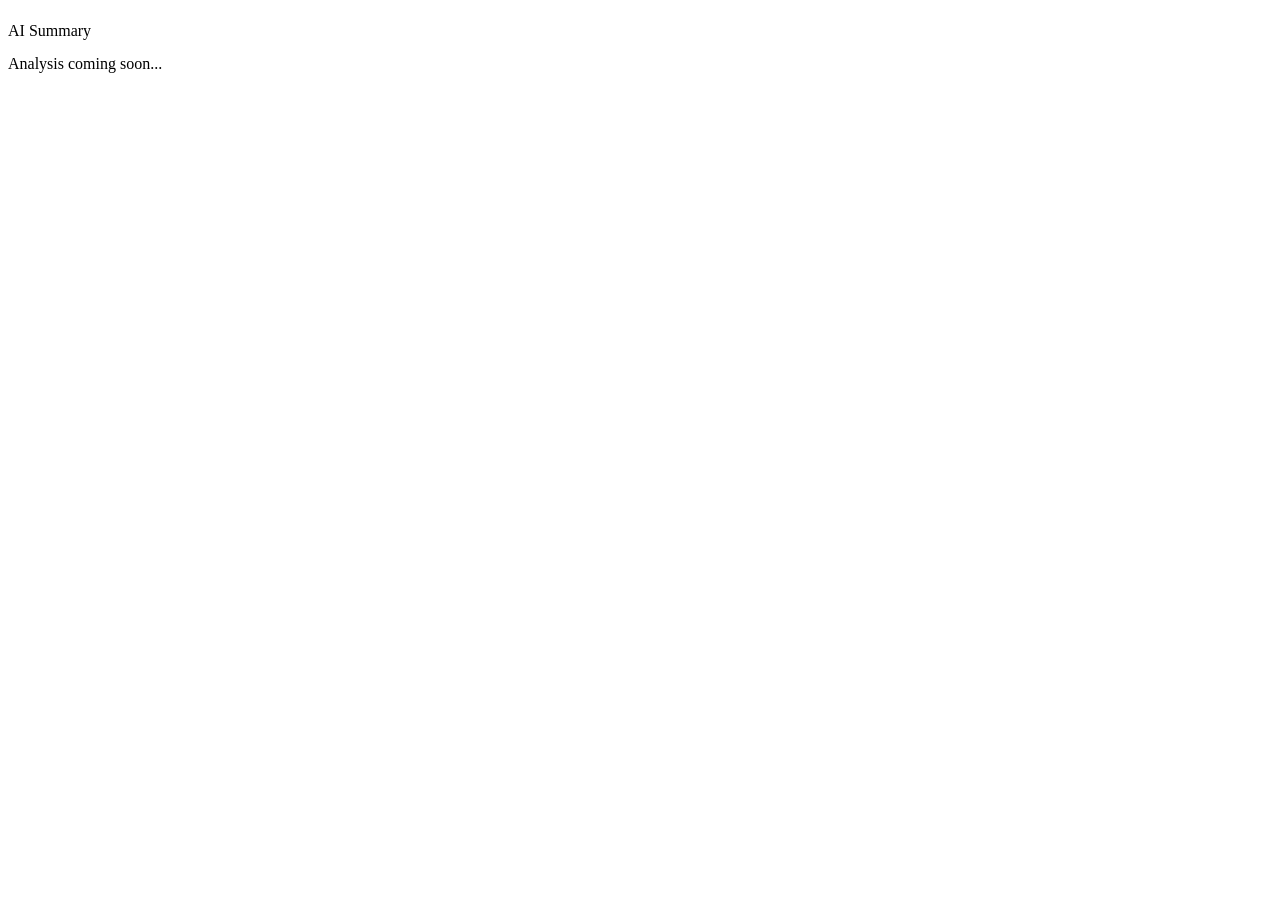
==== contract-detail.html @ e4a9d5ca "broken code" ====
<!doctype html>
<html lang="en">
  <head>
    <meta charset="UTF-8" />

    <meta name="viewport" content="width=device-width, initial-scale=1.0" />

    <title>Contract Details</title>

    <link rel="stylesheet" href="./css/theme.css" />

    <link rel="stylesheet" href="./css/contract-detail.css" />
    <link rel="stylesheet" href="./css/components/button.css" />
    <link rel="stylesheet" href="./css/components/card.css" />
  </head>

  <body>
    <main class="contract-page">
      <section class="card">
        <div class="card-header">
          <h2 class="card-title">AI Summary</h2>
        </div>

        <div class="card-body">Analysis coming soon...</div>
      </section>
    </main>

    <script src="./js/api.js"></script>

    <script src="./js/contract-detail.js"></script>
  </body>
</html>
---- css/contract-detail.css ----
/*
==================================================

AI Contract Reviewer

File:
contract-detail.css

Responsibility:
Contract Detail Page Layout

Author:
OpenAI + Parth

Theme:
Tokyo Night AI SaaS

==================================================
*/

/* ==================================================
   CONTRACT DETAIL PAGE
================================================== */

.contract-detail {
  min-height: 100vh;

  padding: var(--space-8);

  background: var(--color-bg);
}

/* ==================================================
   PAGE HEADER
================================================== */

.contract-detail-header {
  display: flex;

  justify-content: space-between;

  align-items: center;

  gap: var(--space-5);

  margin-bottom: var(--space-8);
}

.contract-title {
  display: flex;

  flex-direction: column;

  gap: var(--space-2);
}

.contract-title h1 {
  font-size: var(--font-3xl);
}

/* ==================================================
   HEADER ACTIONS
================================================== */

.contract-actions {
  display: flex;

  gap: var(--space-3);
}

/* ==================================================
   INFORMATION GRID
================================================== */

.contract-info-grid {
  display: grid;

  grid-template-columns: repeat(3, 1fr);

  gap: var(--space-5);

  margin-bottom: var(--space-8);
}

/* ==================================================
   INFO CARD
================================================== */

.info-card {
  display: flex;

  flex-direction: column;

  gap: var(--space-2);
}

.info-label {
  color: var(--color-text-muted);

  font-size: var(--font-sm);
}

.info-value {
  color: var(--color-text-light);

  font-size: var(--font-lg);

  font-weight: var(--weight-semibold);
}

/* ==================================================
   AI ANALYSIS SECTION
================================================== */

.analysis-grid {
  display: grid;

  grid-template-columns: 2fr 1fr;

  gap: var(--space-6);
}

/* ==================================================
   SUMMARY CARD
================================================== */

.summary-content {
  color: var(--color-text);

  line-height: 1.8;
}

/* ==================================================
   RISK SCORE CARD
================================================== */

.risk-card {
  display: flex;

  flex-direction: column;

  align-items: center;

  justify-content: center;

  text-align: center;

  gap: var(--space-4);
}

/* ==================================================
   RISK SCORE
================================================== */

.risk-score {
  width: 130px;

  height: 130px;

  border-radius: 50%;

  display: flex;

  align-items: center;

  justify-content: center;

  background: rgba(247, 118, 142, 0.12);

  border: 6px solid var(--color-danger);

  color: var(--color-danger);

  font-size: var(--font-3xl);

  font-weight: var(--weight-bold);
}

/* ==================================================
   FINDINGS
================================================== */

.findings-section {
  margin-top: var(--space-8);
}

.finding-list {
  display: flex;

  flex-direction: column;

  gap: var(--space-4);
}

.finding-item {
  padding: var(--space-5);

  background: var(--color-surface);

  border: 1px solid var(--color-border);

  border-radius: var(--radius-lg);

  display: flex;

  justify-content: space-between;

  align-items: center;

  gap: var(--space-4);
}

/* ==================================================
   AI RECOMMENDATIONS
================================================== */

.recommendation-list {
  display: flex;

  flex-direction: column;

  gap: var(--space-3);
}

.recommendation-item {
  display: flex;

  align-items: flex-start;

  gap: var(--space-3);

  color: var(--color-text);
}

.recommendation-item::before {
  content: "✓";

  color: var(--color-success);

  font-weight: var(--weight-bold);
}

/* ==================================================
   PROCESSING STATE
================================================== */

.processing-card {
  display: flex;

  flex-direction: column;

  align-items: center;

  justify-content: center;

  padding: var(--space-10);

  text-align: center;
}

.processing-loader {
  width: 42px;

  height: 42px;

  border-radius: 50%;

  border: 4px solid rgba(122, 162, 247, 0.2);

  border-top-color: var(--color-primary);

  animation: loading-spin 1s linear infinite;
}

@keyframes loading-spin {
  from {
    transform: rotate(0deg);
  }

  to {
    transform: rotate(360deg);
  }
}

/* ==================================================
   RESPONSIVE
================================================== */

@media (max-width: 1100px) {
  .analysis-grid {
    grid-template-columns: 1fr;
  }

  .contract-info-grid {
    grid-template-columns: repeat(2, 1fr);
  }
}

@media (max-width: 768px) {
  .contract-detail {
    padding: var(--space-5);
  }

  .contract-detail-header {
    flex-direction: column;

    align-items: flex-start;
  }

  .contract-info-grid {
    grid-template-columns: 1fr;
  }

  .finding-item {
    flex-direction: column;

    align-items: flex-start;
  }
}
---- css/components/button.css ----
/*
==================================================

AI Contract Reviewer

File:
button.css

Responsibility:
Reusable Button Components

Author:
OpenAI + Parth

Theme:
Tokyo Night AI SaaS

==================================================
*/

/* ==================================================
   BASE BUTTON
================================================== */

.btn {
  display: inline-flex;

  align-items: center;

  justify-content: center;

  gap: var(--space-2);

  height: 44px;

  padding: 0 var(--space-6);

  border-radius: var(--radius-md);

  font-size: var(--font-sm);

  font-weight: var(--weight-semibold);

  font-family: var(--font-family);

  color: var(--color-text-light);

  background: transparent;

  border: 1px solid transparent;

  transition: all var(--transition-normal);

  user-select: none;

  white-space: nowrap;
}

/* ==================================================
   BUTTON HOVER
================================================== */

.btn:hover {
  transform: translateY(-1px);
}

/* ==================================================
   BUTTON ACTIVE
================================================== */

.btn:active {
  transform: translateY(0);
}

/* ==================================================
   BUTTON DISABLED
================================================== */

.btn:disabled {
  opacity: 0.5;

  cursor: not-allowed;

  transform: none;
}

/* ==================================================
   PRIMARY BUTTON
================================================== */

.btn-primary {
  color: #ffffff;

  background: var(--color-primary);

  box-shadow: var(--shadow-sm);
}

.btn-primary:hover {
  background: var(--color-primary-hover);

  box-shadow: var(--shadow-glow);
}

/* ==================================================
   SECONDARY BUTTON
================================================== */

.btn-secondary {
  color: #ffffff;

  background: var(--color-secondary);

  box-shadow: var(--shadow-sm);
}

.btn-secondary:hover {
  opacity: 0.9;

  box-shadow: var(--shadow-glow);
}

/* ==================================================
   OUTLINE BUTTON
================================================== */

.btn-outline {
  color: var(--color-primary);

  background: transparent;

  border: 1px solid var(--color-primary);
}

.btn-outline:hover {
  color: #ffffff;

  background: var(--color-primary);
}

/* ==================================================
   SUCCESS BUTTON
================================================== */

.btn-success {
  color: #ffffff;

  background: var(--color-success);
}

.btn-success:hover {
  filter: brightness(1.1);
}

/* ==================================================
   WARNING BUTTON
================================================== */

.btn-warning {
  color: #ffffff;

  background: var(--color-warning);
}

/* ==================================================
   DANGER BUTTON
================================================== */

.btn-danger {
  color: #ffffff;

  background: var(--color-danger);
}

.btn-danger:hover {
  filter: brightness(1.1);
}

/* ==================================================
   GHOST BUTTON
================================================== */

.btn-ghost {
  color: var(--color-text);

  background: transparent;
}

.btn-ghost:hover {
  background: var(--color-surface-hover);
}

/* ==================================================
   ICON BUTTON
================================================== */

.btn-icon {
  width: 44px;

  height: 44px;

  padding: 0;

  border-radius: var(--radius-md);
}

/* ==================================================
   BUTTON SIZES
================================================== */

/*
   Small
*/

.btn-sm {
  height: 36px;

  padding: 0 var(--space-4);

  font-size: var(--font-xs);
}

/*
   Large
*/

.btn-lg {
  height: 52px;

  padding: 0 var(--space-8);

  font-size: var(--font-md);
}

/* ==================================================
   FULL WIDTH BUTTON
================================================== */

.btn-block {
  width: 100%;
}

/* ==================================================
   LOADING STATE
================================================== */

.btn-loading {
  position: relative;

  color: transparent;

  pointer-events: none;
}

.btn-loading::after {
  content: "";

  width: 18px;

  height: 18px;

  border-radius: 50%;

  border: 2px solid rgba(255, 255, 255, 0.4);

  border-top-color: #ffffff;

  animation: button-spin 0.8s linear infinite;

  position: absolute;
}

/* ==================================================
   BUTTON ANIMATION
================================================== */

@keyframes button-spin {
  from {
    transform: rotate(0deg);
  }

  to {
    transform: rotate(360deg);
  }
}

/* ==================================================
   RESPONSIVE
================================================== */

@media (max-width: 768px) {
  .btn {
    width: 100%;
  }
}
---- css/components/card.css ----
/*
==================================================

AI Contract Reviewer

File:
card.css

Responsibility:
Reusable Card Components

Author:
OpenAI + Parth

Theme:
Tokyo Night AI SaaS

==================================================
*/

/* ==================================================
   BASE CARD
================================================== */

.card {
  background: var(--color-surface);

  border: 1px solid var(--color-border);

  border-radius: var(--radius-lg);

  box-shadow: var(--shadow-md);

  padding: var(--space-6);

  transition: all var(--transition-normal);

  overflow: hidden;
}

/* ==================================================
   CARD HOVER
================================================== */

.card-hover:hover {
  transform: translateY(-4px);

  border-color: rgba(122, 162, 247, 0.35);

  box-shadow: var(--shadow-glow);
}

/* ==================================================
   GLASS CARD
================================================== */

.card-glass {
  background: rgba(36, 40, 59, 0.75);

  backdrop-filter: blur(14px);

  border: 1px solid rgba(255, 255, 255, 0.08);
}

/* ==================================================
   CARD HEADER
================================================== */

.card-header {
  display: flex;

  align-items: center;

  justify-content: space-between;

  gap: var(--space-4);

  margin-bottom: var(--space-5);
}

/* ==================================================
   CARD TITLE
================================================== */

.card-title {
  color: var(--color-text-light);

  font-size: var(--font-lg);

  font-weight: var(--weight-semibold);

  line-height: 1.3;
}

/* ==================================================
   CARD DESCRIPTION
================================================== */

.card-description {
  margin-top: var(--space-2);

  color: var(--color-text-muted);

  font-size: var(--font-sm);
}

/* ==================================================
   CARD BODY
================================================== */

.card-body {
  color: var(--color-text);

  font-size: var(--font-md);
}

/* ==================================================
   CARD FOOTER
================================================== */

.card-footer {
  display: flex;

  align-items: center;

  justify-content: flex-end;

  gap: var(--space-3);

  margin-top: var(--space-6);

  padding-top: var(--space-5);

  border-top: 1px solid var(--color-border);
}

/* ==================================================
   CARD VARIANTS
================================================== */

/*
   Primary Accent Card
*/

.card-primary {
  border-color: rgba(122, 162, 247, 0.35);
}

/*
   Success Card
*/

.card-success {
  border-color: rgba(158, 206, 106, 0.35);
}

/*
   Warning Card
*/

.card-warning {
  border-color: rgba(224, 175, 104, 0.35);
}

/*
   Danger Card
*/

.card-danger {
  border-color: rgba(247, 118, 142, 0.35);
}

/* ==================================================
   STAT CARD
================================================== */

.stat-card {
  display: flex;

  flex-direction: column;

  gap: var(--space-3);
}

.stat-label {
  color: var(--color-text-muted);

  font-size: var(--font-sm);

  font-weight: var(--weight-medium);
}

.stat-value {
  color: var(--color-text-light);

  font-size: var(--font-3xl);

  font-weight: var(--weight-bold);
}

/* ==================================================
   ICON CARD
================================================== */

.card-icon {
  width: 48px;

  height: 48px;

  display: flex;

  align-items: center;

  justify-content: center;

  border-radius: var(--radius-md);

  background: rgba(122, 162, 247, 0.15);

  color: var(--color-primary);

  font-size: var(--font-xl);
}

/* ==================================================
   EMPTY CARD
================================================== */

.card-empty {
  text-align: center;

  padding: var(--space-10);
}

.card-empty-title {
  color: var(--color-text-light);

  font-size: var(--font-xl);

  font-weight: var(--weight-semibold);
}

.card-empty-text {
  margin-top: var(--space-3);

  color: var(--color-text-muted);
}

/* ==================================================
   RESPONSIVE
================================================== */

@media (max-width: 768px) {
  .card {
    padding: var(--space-5);
  }

  .card-header {
    flex-direction: column;

    align-items: flex-start;
  }
}
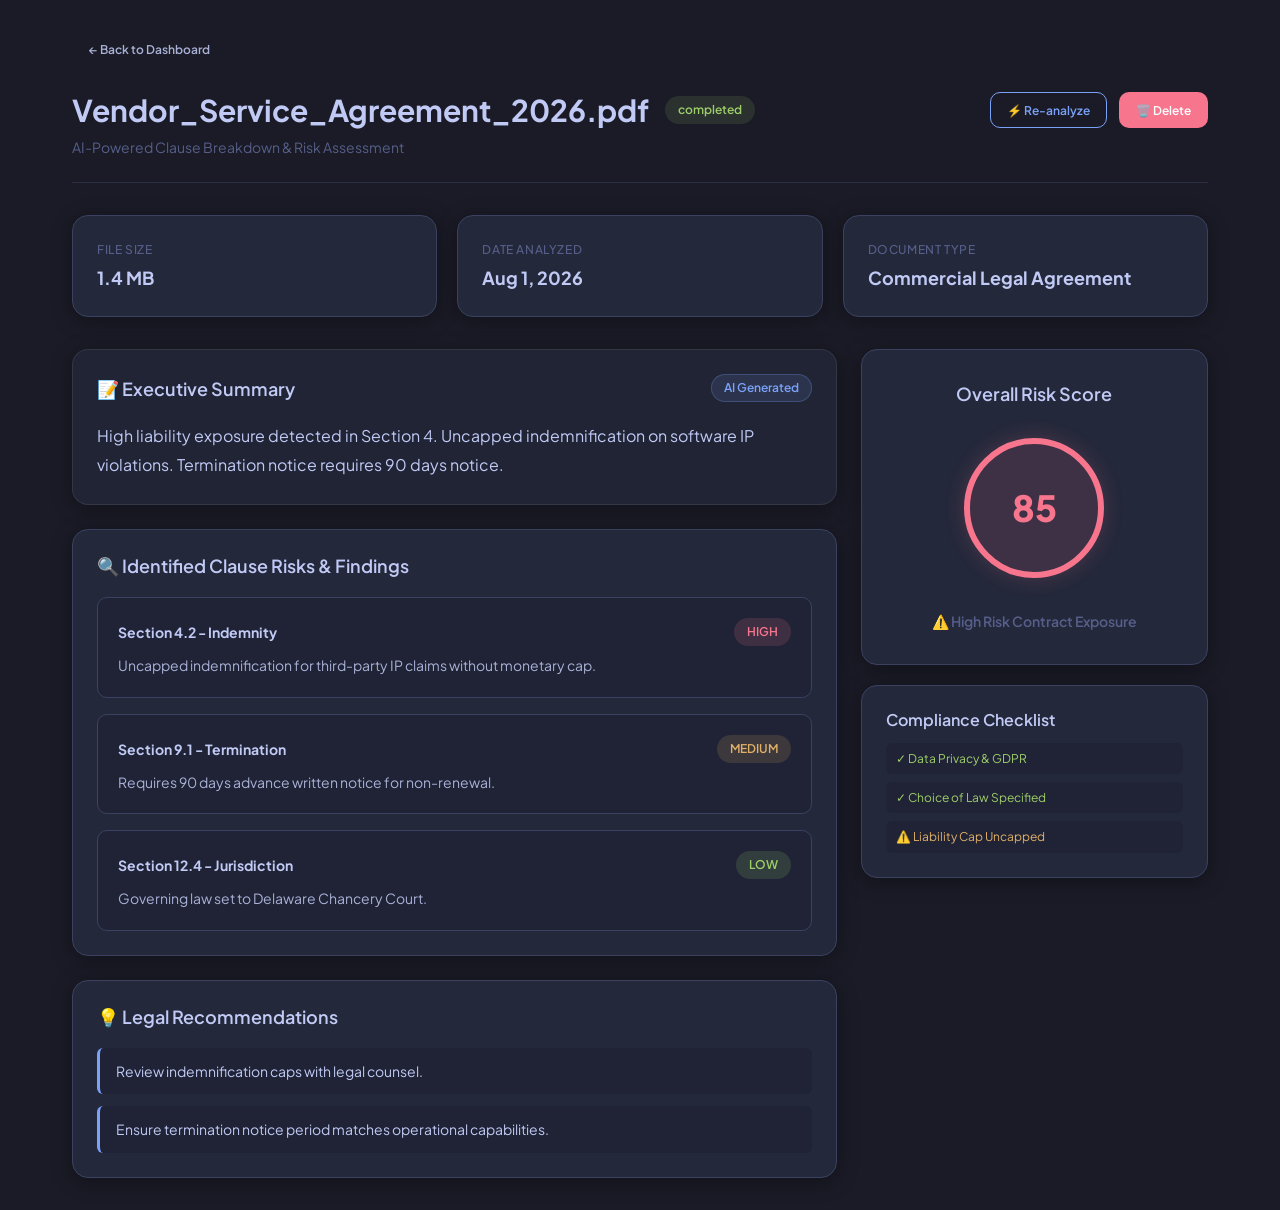
==== commit c8aba079: "fix" ====
--- a/contract-detail.html
+++ b/contract-detail.html
@@ -2,31 +2,133 @@
 <html lang="en">
   <head>
     <meta charset="UTF-8" />
+    <meta name="viewport" content="width=device-width, initial-scale=1.0" />
+    <meta name="description" content="Detailed AI contract analysis, risk breakdown, and indemnification insights." />
+    <title>AI Contract Reviewer - Contract Analysis</title>
 
-    <meta name="viewport" content="width=device-width, initial-scale=1.0" />
-
-    <title>Contract Details</title>
-
+    <!-- Theme & Components -->
     <link rel="stylesheet" href="./css/theme.css" />
-
-    <link rel="stylesheet" href="./css/contract-detail.css" />
     <link rel="stylesheet" href="./css/components/button.css" />
     <link rel="stylesheet" href="./css/components/card.css" />
+    <link rel="stylesheet" href="./css/components/badge.css" />
+    <link rel="stylesheet" href="./css/contract-detail.css" />
   </head>
 
   <body>
+    <!-- Toast Container -->
+    <div id="toast-container" class="toast-container"></div>
+
     <main class="contract-page">
-      <section class="card">
-        <div class="card-header">
-          <h2 class="card-title">AI Summary</h2>
+      <!-- Back Navigation Header -->
+      <nav class="page-nav">
+        <a href="dashboard.html" class="btn btn-ghost btn-sm">
+          ← Back to Dashboard
+        </a>
+      </nav>
+
+      <!-- Main Header -->
+      <header class="contract-detail-header">
+        <div class="contract-title-group">
+          <div class="title-with-badge">
+            <h1 id="contract-title">Contract Analysis</h1>
+            <span id="contract-status" class="badge badge-warning">Loading...</span>
+          </div>
+          <p class="contract-subtitle">AI-Powered Clause Breakdown & Risk Assessment</p>
         </div>
 
-        <div class="card-body">Analysis coming soon...</div>
+        <div class="contract-actions">
+          <button id="reanalyzeBtn" class="btn btn-outline btn-sm">⚡ Re-analyze</button>
+          <button id="deleteContractBtn" class="btn btn-danger btn-sm">🗑️ Delete</button>
+        </div>
+      </header>
+
+      <!-- Metadata Information Cards Grid -->
+      <section class="contract-info-grid">
+        <div class="card info-card">
+          <span class="info-label">File Size</span>
+          <strong id="contract-size" class="info-value">--</strong>
+        </div>
+
+        <div class="card info-card">
+          <span class="info-label">Date Analyzed</span>
+          <strong id="contract-date" class="info-value">--</strong>
+        </div>
+
+        <div class="card info-card">
+          <span class="info-label">Document Type</span>
+          <strong id="contract-type" class="info-value">Commercial Legal Agreement</strong>
+        </div>
+      </section>
+
+      <!-- Analysis Results Section -->
+      <section class="analysis-grid">
+        <!-- Left Main Content Column -->
+        <div class="analysis-main-column">
+          <!-- Executive Summary Card -->
+          <article class="card card-glass summary-card">
+            <div class="card-header">
+              <h2 class="card-title">📝 Executive Summary</h2>
+              <span class="badge badge-primary">AI Generated</span>
+            </div>
+            <div class="card-body">
+              <p id="contract-summary" class="summary-content">
+                Loading contract insights and summary...
+              </p>
+            </div>
+          </article>
+
+          <!-- Key Findings & High Risk Clauses -->
+          <article class="card findings-section" style="margin-top: var(--space-6);">
+            <div class="card-header">
+              <h2 class="card-title">🔍 Identified Clause Risks & Findings</h2>
+            </div>
+            <div id="findings-list" class="finding-list">
+              <div class="finding-placeholder">Scanning clauses...</div>
+            </div>
+          </article>
+
+          <!-- Actionable AI Recommendations -->
+          <article class="card recommendations-section" style="margin-top: var(--space-6);">
+            <div class="card-header">
+              <h2 class="card-title">💡 Legal Recommendations</h2>
+            </div>
+            <div id="recommendations-list" class="recommendation-list">
+              <div class="recommendation-item">Review indemnification caps with legal counsel.</div>
+              <div class="recommendation-item">Ensure termination notice period matches operational capabilities.</div>
+            </div>
+          </article>
+        </div>
+
+        <!-- Right Risk Score Gauge Sidebar -->
+        <aside class="analysis-sidebar">
+          <div class="card risk-card">
+            <h3 class="card-title">Overall Risk Score</h3>
+
+            <div class="risk-score-container">
+              <div class="risk-score" id="risk-score-circle">
+                <span id="risk-score-value">--</span>
+              </div>
+            </div>
+
+            <p id="risk-score-label" class="risk-label-text">
+              Evaluating risk level...
+            </p>
+          </div>
+
+          <div class="card compliance-card" style="margin-top: var(--space-5);">
+            <h3 class="card-title" style="font-size: var(--font-md); margin-bottom: var(--space-3);">Compliance Checklist</h3>
+            <ul class="compliance-list">
+              <li class="check-pass">✓ Data Privacy & GDPR</li>
+              <li class="check-pass">✓ Choice of Law Specified</li>
+              <li class="check-warn">⚠️ Liability Cap Uncapped</li>
+            </ul>
+          </div>
+        </aside>
       </section>
     </main>
 
+    <!-- Scripts -->
     <script src="./js/api.js"></script>
-
     <script src="./js/contract-detail.js"></script>
   </body>
 </html>
--- a/css/theme.css
+++ b/css/theme.css
@@ -0,0 +1,272 @@
+/* ==========================================
+   AI Contract Reviewer - Design System Theme
+   Theme: Tokyo Night AI SaaS
+========================================== */
+
+@import url('https://fonts.googleapis.com/css2?family=Plus+Jakarta+Sans:wght@300;400;500;600;700;800&family=JetBrains+Mono:wght@400;500;600&display=swap');
+
+:root {
+  /* Color Palette - Tokyo Night Premium Dark */
+  --color-bg: #1a1b26;
+  --color-bg-secondary: #16161e;
+  --color-surface: #24283b;
+  --color-surface-hover: #2f354f;
+  --color-surface-elevated: #1f2335;
+  --color-border: #3b4261;
+  --color-border-subtle: #292e42;
+
+  /* Accent Colors */
+  --color-primary: #7aa2f8;
+  --color-primary-hover: #89ddff;
+  --color-primary-muted: rgba(122, 162, 247, 0.15);
+  --color-secondary: #bb9af7;
+  --color-accent: #7dcfff;
+
+  /* Status Colors */
+  --color-success: #9ece6a;
+  --color-warning: #e0af68;
+  --color-danger: #f7768e;
+  --color-info: #7dcfff;
+
+  /* Text Colors */
+  --color-text-light: #c0caf5;
+  --color-text: #a9b1d6;
+  --color-text-muted: #565f89;
+  --color-text-disabled: #414868;
+
+  /* Gradients */
+  --gradient-primary: linear-gradient(135deg, #7aa2f8 0%, #bb9af7 100%);
+  --gradient-glow: linear-gradient(135deg, rgba(122, 162, 247, 0.2) 0%, rgba(187, 154, 247, 0.2) 100%);
+  --gradient-surface: linear-gradient(180deg, rgba(36, 40, 59, 0.8) 0%, rgba(26, 27, 38, 0.9) 100%);
+  --gradient-danger: linear-gradient(135deg, #f7768e 0%, #ff9e64 100%);
+
+  /* Typography */
+  --font-family: 'Plus Jakarta Sans', -apple-system, BlinkMacSystemFont, 'Segoe UI', Roboto, sans-serif;
+  --font-mono: 'JetBrains Mono', monospace;
+
+  --font-xs: 0.75rem;     /* 12px */
+  --font-sm: 0.875rem;    /* 14px */
+  --font-md: 1rem;        /* 16px */
+  --font-lg: 1.125rem;    /* 18px */
+  --font-xl: 1.25rem;     /* 20px */
+  --font-2xl: 1.5rem;     /* 24px */
+  --font-3xl: 1.875rem;   /* 30px */
+  --font-4xl: 2.25rem;    /* 36px */
+
+  --weight-normal: 400;
+  --weight-medium: 500;
+  --weight-semibold: 600;
+  --weight-bold: 700;
+  --weight-extrabold: 800;
+
+  /* Spacing */
+  --space-1: 0.25rem;   /* 4px */
+  --space-2: 0.5rem;    /* 8px */
+  --space-3: 0.75rem;   /* 12px */
+  --space-4: 1rem;      /* 16px */
+  --space-5: 1.25rem;   /* 20px */
+  --space-6: 1.5rem;    /* 24px */
+  --space-8: 2rem;      /* 32px */
+  --space-10: 2.5rem;   /* 40px */
+  --space-12: 3rem;     /* 48px */
+
+  /* Border Radii */
+  --radius-sm: 6px;
+  --radius-md: 10px;
+  --radius-lg: 16px;
+  --radius-xl: 24px;
+  --radius-round: 9999px;
+
+  /* Shadows */
+  --shadow-sm: 0 2px 8px rgba(0, 0, 0, 0.2);
+  --shadow-md: 0 4px 20px rgba(0, 0, 0, 0.35);
+  --shadow-lg: 0 10px 30px rgba(0, 0, 0, 0.5);
+  --shadow-glow: 0 0 25px rgba(122, 162, 247, 0.25);
+
+  /* Layout */
+  --sidebar-width: 260px;
+  --header-height: 70px;
+  --container-width: 1200px;
+  --z-fixed: 100;
+  --z-modal: 1000;
+
+  /* Transitions */
+  --transition-fast: 0.15s ease;
+  --transition-normal: 0.25s cubic-bezier(0.4, 0, 0.2, 1);
+  --transition-slow: 0.4s cubic-bezier(0.4, 0, 0.2, 1);
+}
+
+/* ==========================================
+   CSS Reset & Base Styles
+========================================== */
+*, *::before, *::after {
+  box-sizing: border-box;
+  margin: 0;
+  padding: 0;
+}
+
+html {
+  font-size: 16px;
+  scroll-behavior: smooth;
+  color-scheme: dark;
+}
+
+body {
+  font-family: var(--font-family);
+  background-color: var(--color-bg);
+  color: var(--color-text);
+  line-height: 1.6;
+  min-height: 100vh;
+  -webkit-font-smoothing: antialiased;
+  -moz-osx-font-smoothing: grayscale;
+  overflow-x: hidden;
+}
+
+a {
+  color: var(--color-primary);
+  text-decoration: none;
+  transition: color var(--transition-fast);
+}
+
+a:hover {
+  color: var(--color-primary-hover);
+}
+
+h1, h2, h3, h4, h5, h6 {
+  color: var(--color-text-light);
+  font-weight: var(--weight-bold);
+  line-height: 1.2;
+}
+
+button, input, select, textarea {
+  font-family: inherit;
+  font-size: inherit;
+  color: inherit;
+}
+
+button {
+  cursor: pointer;
+  border: none;
+  background: none;
+}
+
+ul, ol {
+  list-style: none;
+}
+
+img, svg {
+  max-width: 100%;
+  display: block;
+}
+
+/* Custom Scrollbars */
+::-webkit-scrollbar {
+  width: 8px;
+  height: 8px;
+}
+
+::-webkit-scrollbar-track {
+  background: var(--color-bg-secondary);
+}
+
+::-webkit-scrollbar-thumb {
+  background: var(--color-border);
+  border-radius: var(--radius-round);
+}
+
+::-webkit-scrollbar-thumb:hover {
+  background: var(--color-text-muted);
+}
+
+/* ==========================================
+   Toast Notification Component
+========================================== */
+.toast-container {
+  position: fixed;
+  bottom: 24px;
+  right: 24px;
+  z-index: var(--z-modal);
+  display: flex;
+  flex-direction: column;
+  gap: 12px;
+  pointer-events: none;
+}
+
+.toast {
+  pointer-events: auto;
+  min-width: 300px;
+  max-width: 420px;
+  padding: 14px 18px;
+  border-radius: var(--radius-md);
+  background: var(--color-surface-elevated);
+  border: 1px solid var(--color-border);
+  color: var(--color-text-light);
+  font-size: var(--font-sm);
+  font-weight: var(--weight-medium);
+  box-shadow: var(--shadow-lg);
+  display: flex;
+  align-items: center;
+  gap: 12px;
+  transform: translateY(20px);
+  opacity: 0;
+  transition: all var(--transition-normal);
+}
+
+.toast.show {
+  transform: translateY(0);
+  opacity: 1;
+}
+
+.toast-success {
+  border-left: 4px solid var(--color-success);
+}
+
+.toast-error {
+  border-left: 4px solid var(--color-danger);
+}
+
+.toast-info {
+  border-left: 4px solid var(--color-info);
+}
+
+/* ==========================================
+   Modal Component Overlay
+========================================== */
+.modal-backdrop {
+  position: fixed;
+  top: 0;
+  left: 0;
+  width: 100vw;
+  height: 100vh;
+  background: rgba(15, 16, 22, 0.75);
+  backdrop-filter: blur(8px);
+  z-index: var(--z-modal);
+  display: flex;
+  align-items: center;
+  justify-content: center;
+  padding: var(--space-4);
+  opacity: 0;
+  visibility: hidden;
+  transition: all var(--transition-normal);
+}
+
+.modal-backdrop.active {
+  opacity: 1;
+  visibility: visible;
+}
+
+.modal-content {
+  background: var(--color-surface);
+  border: 1px solid var(--color-border);
+  border-radius: var(--radius-xl);
+  width: 100%;
+  max-width: 540px;
+  padding: var(--space-8);
+  box-shadow: var(--shadow-lg), var(--shadow-glow);
+  transform: scale(0.95) translateY(10px);
+  transition: all var(--transition-normal);
+}
+
+.modal-backdrop.active .modal-content {
+  transform: scale(1) translateY(0);
+}
--- a/css/components/badge.css
+++ b/css/components/badge.css
@@ -0,0 +1,253 @@
+/*
+==================================================
+
+AI Contract Reviewer
+
+File:
+badge.css
+
+Responsibility:
+Reusable Badge Components
+
+Author:
+OpenAI + Parth
+
+Theme:
+Tokyo Night AI SaaS
+
+==================================================
+*/
+
+/* ==================================================
+   BASE BADGE
+================================================== */
+
+.badge {
+  display: inline-flex;
+
+  align-items: center;
+
+  justify-content: center;
+
+  gap: var(--space-1);
+
+  height: 28px;
+
+  padding: 0 var(--space-3);
+
+  border-radius: var(--radius-round);
+
+  font-size: var(--font-xs);
+
+  font-weight: var(--weight-semibold);
+
+  line-height: 1;
+
+  white-space: nowrap;
+
+  border: 1px solid transparent;
+}
+
+/* ==================================================
+   STATUS BADGES
+================================================== */
+
+/*
+    Completed
+*/
+
+.badge-success {
+  color: var(--color-success);
+
+  background: rgba(158, 206, 106, 0.12);
+
+  border-color: rgba(158, 206, 106, 0.25);
+}
+
+/*
+    Processing
+*/
+
+.badge-warning {
+  color: var(--color-warning);
+
+  background: rgba(224, 175, 104, 0.12);
+
+  border-color: rgba(224, 175, 104, 0.25);
+}
+
+/*
+    Failed
+*/
+
+.badge-danger {
+  color: var(--color-danger);
+
+  background: rgba(247, 118, 142, 0.12);
+
+  border-color: rgba(247, 118, 142, 0.25);
+}
+
+/*
+    Information
+*/
+
+.badge-info {
+  color: var(--color-info);
+
+  background: rgba(125, 207, 255, 0.12);
+
+  border-color: rgba(125, 207, 255, 0.25);
+}
+
+/* ==================================================
+   PRIMARY BADGE
+================================================== */
+
+.badge-primary {
+  color: var(--color-primary);
+
+  background: rgba(122, 162, 247, 0.12);
+
+  border-color: rgba(122, 162, 247, 0.25);
+}
+
+/* ==================================================
+   RISK BADGES
+================================================== */
+
+/*
+   Low Risk
+*/
+
+.badge-risk-low {
+  color: var(--color-success);
+
+  background: rgba(158, 206, 106, 0.15);
+}
+
+/*
+   Medium Risk
+*/
+
+.badge-risk-medium {
+  color: var(--color-warning);
+
+  background: rgba(224, 175, 104, 0.15);
+}
+
+/*
+   High Risk
+*/
+
+.badge-risk-high {
+  color: var(--color-danger);
+
+  background: rgba(247, 118, 142, 0.15);
+}
+
+/* ==================================================
+   DOT BADGE
+================================================== */
+
+.badge-dot {
+  position: relative;
+
+  padding-left: var(--space-5);
+}
+
+.badge-dot::before {
+  content: "";
+
+  width: 7px;
+
+  height: 7px;
+
+  border-radius: 50%;
+
+  position: absolute;
+
+  left: var(--space-2);
+
+  background: currentColor;
+}
+
+/* ==================================================
+   SIZE VARIANTS
+================================================== */
+
+/*
+   Small
+*/
+
+.badge-sm {
+  height: 22px;
+
+  padding: 0 var(--space-2);
+
+  font-size: 0.7rem;
+}
+
+/*
+   Large
+*/
+
+.badge-lg {
+  height: 34px;
+
+  padding: 0 var(--space-4);
+
+  font-size: var(--font-sm);
+}
+
+/* ==================================================
+   OUTLINE BADGE
+================================================== */
+
+.badge-outline {
+  background: transparent;
+}
+
+.badge-outline.badge-primary {
+  border-color: var(--color-primary);
+}
+
+.badge-outline.badge-success {
+  border-color: var(--color-success);
+}
+
+.badge-outline.badge-danger {
+  border-color: var(--color-danger);
+}
+
+/* ==================================================
+   CONTRACT STATUS HELPERS
+================================================== */
+
+.status-processing {
+  color: var(--color-warning);
+
+  background: rgba(224, 175, 104, 0.12);
+}
+
+.status-completed {
+  color: var(--color-success);
+
+  background: rgba(158, 206, 106, 0.12);
+}
+
+.status-failed {
+  color: var(--color-danger);
+
+  background: rgba(247, 118, 142, 0.12);
+}
+
+/* ==================================================
+   RESPONSIVE
+================================================== */
+
+@media (max-width: 768px) {
+  .badge {
+    font-size: 0.7rem;
+  }
+}
--- a/css/contract-detail.css
+++ b/css/contract-detail.css
@@ -1,291 +1,235 @@
-/*
-==================================================
-
-AI Contract Reviewer
-
-File:
-contract-detail.css
-
-Responsibility:
-Contract Detail Page Layout
-
-Author:
-OpenAI + Parth
-
-Theme:
-Tokyo Night AI SaaS
-
-==================================================
-*/
-
 /* ==================================================
-   CONTRACT DETAIL PAGE
+   AI Contract Reviewer - Contract Detail Layout CSS
+   Theme: Tokyo Night AI SaaS
 ================================================== */
 
-.contract-detail {
+.contract-page {
   min-height: 100vh;
-
   padding: var(--space-8);
-
+  max-width: var(--container-width);
+  margin: 0 auto;
   background: var(--color-bg);
 }
 
-/* ==================================================
-   PAGE HEADER
-================================================== */
-
+.page-nav {
+  margin-bottom: var(--space-6);
+}
+
+/* Header */
 .contract-detail-header {
   display: flex;
-
   justify-content: space-between;
-
-  align-items: center;
-
+  align-items: flex-start;
   gap: var(--space-5);
-
   margin-bottom: var(--space-8);
-}
-
-.contract-title {
-  display: flex;
-
-  flex-direction: column;
-
+  padding-bottom: var(--space-6);
+  border-bottom: 1px solid var(--color-border-subtle);
+}
+
+.contract-title-group {
+  display: flex;
+  flex-direction: column;
   gap: var(--space-2);
 }
 
-.contract-title h1 {
+.title-with-badge {
+  display: flex;
+  align-items: center;
+  gap: var(--space-4);
+  flex-wrap: wrap;
+}
+
+.title-with-badge h1 {
   font-size: var(--font-3xl);
-}
-
-/* ==================================================
-   HEADER ACTIONS
-================================================== */
+  color: var(--color-text-light);
+}
+
+.contract-subtitle {
+  color: var(--color-text-muted);
+  font-size: var(--font-sm);
+}
 
 .contract-actions {
   display: flex;
-
-  gap: var(--space-3);
-}
-
-/* ==================================================
-   INFORMATION GRID
-================================================== */
-
+  gap: var(--space-3);
+}
+
+/* Info Grid */
 .contract-info-grid {
   display: grid;
-
   grid-template-columns: repeat(3, 1fr);
-
   gap: var(--space-5);
-
   margin-bottom: var(--space-8);
 }
 
-/* ==================================================
-   INFO CARD
-================================================== */
-
 .info-card {
   display: flex;
-
-  flex-direction: column;
-
-  gap: var(--space-2);
+  flex-direction: column;
+  gap: var(--space-1);
 }
 
 .info-label {
   color: var(--color-text-muted);
-
-  font-size: var(--font-sm);
+  font-size: var(--font-xs);
+  font-weight: var(--weight-medium);
+  text-transform: uppercase;
+  letter-spacing: 0.05em;
 }
 
 .info-value {
   color: var(--color-text-light);
-
   font-size: var(--font-lg);
-
-  font-weight: var(--weight-semibold);
-}
-
-/* ==================================================
-   AI ANALYSIS SECTION
-================================================== */
-
+  font-weight: var(--weight-bold);
+}
+
+/* Analysis Layout Grid */
 .analysis-grid {
   display: grid;
-
-  grid-template-columns: 2fr 1fr;
-
+  grid-template-columns: 2.2fr 1fr;
   gap: var(--space-6);
-}
-
-/* ==================================================
-   SUMMARY CARD
-================================================== */
+  align-items: start;
+}
 
 .summary-content {
-  color: var(--color-text);
-
+  color: var(--color-text-light);
   line-height: 1.8;
-}
-
-/* ==================================================
-   RISK SCORE CARD
-================================================== */
-
+  font-size: var(--font-md);
+}
+
+/* Risk Score Circle Gauge */
 .risk-card {
   display: flex;
-
-  flex-direction: column;
-
-  align-items: center;
-
+  flex-direction: column;
+  align-items: center;
   justify-content: center;
-
   text-align: center;
-
   gap: var(--space-4);
-}
-
-/* ==================================================
-   RISK SCORE
-================================================== */
+  padding: var(--space-8) var(--space-6);
+}
+
+.risk-score-container {
+  padding: var(--space-4);
+}
 
 .risk-score {
-  width: 130px;
-
-  height: 130px;
-
+  width: 140px;
+  height: 140px;
   border-radius: 50%;
-
-  display: flex;
-
-  align-items: center;
-
+  display: flex;
+  align-items: center;
   justify-content: center;
-
+  background: rgba(247, 118, 142, 0.1);
+  border: 6px solid var(--color-danger);
+  color: var(--color-danger);
+  font-size: var(--font-4xl);
+  font-weight: var(--weight-extrabold);
+  box-shadow: 0 0 20px rgba(247, 118, 142, 0.2);
+  transition: all var(--transition-normal);
+}
+
+.risk-score.risk-high {
+  border-color: var(--color-danger);
+  color: var(--color-danger);
   background: rgba(247, 118, 142, 0.12);
-
-  border: 6px solid var(--color-danger);
-
-  color: var(--color-danger);
-
-  font-size: var(--font-3xl);
-
-  font-weight: var(--weight-bold);
-}
-
-/* ==================================================
-   FINDINGS
-================================================== */
-
-.findings-section {
-  margin-top: var(--space-8);
-}
-
+}
+
+.risk-score.risk-medium {
+  border-color: var(--color-warning);
+  color: var(--color-warning);
+  background: rgba(224, 175, 104, 0.12);
+  box-shadow: 0 0 20px rgba(224, 175, 104, 0.2);
+}
+
+.risk-score.risk-low {
+  border-color: var(--color-success);
+  color: var(--color-success);
+  background: rgba(158, 206, 106, 0.12);
+  box-shadow: 0 0 20px rgba(158, 206, 106, 0.2);
+}
+
+.risk-label-text {
+  font-weight: var(--weight-semibold);
+  font-size: var(--font-sm);
+  color: var(--color-text-muted);
+}
+
+/* Findings List */
 .finding-list {
   display: flex;
-
-  flex-direction: column;
-
+  flex-direction: column;
   gap: var(--space-4);
 }
 
 .finding-item {
   padding: var(--space-5);
-
-  background: var(--color-surface);
-
+  background: var(--color-surface-elevated);
   border: 1px solid var(--color-border);
-
-  border-radius: var(--radius-lg);
-
-  display: flex;
-
+  border-radius: var(--radius-md);
+  display: flex;
+  flex-direction: column;
+  gap: var(--space-2);
+}
+
+.finding-header {
+  display: flex;
+  align-items: center;
   justify-content: space-between;
-
-  align-items: center;
-
-  gap: var(--space-4);
-}
-
-/* ==================================================
-   AI RECOMMENDATIONS
-================================================== */
-
+  gap: var(--space-3);
+}
+
+.finding-clause {
+  font-weight: var(--weight-bold);
+  color: var(--color-text-light);
+  font-size: var(--font-sm);
+}
+
+.finding-desc {
+  color: var(--color-text);
+  font-size: var(--font-sm);
+}
+
+/* Recommendations List */
 .recommendation-list {
   display: flex;
-
-  flex-direction: column;
-
+  flex-direction: column;
   gap: var(--space-3);
 }
 
 .recommendation-item {
   display: flex;
-
   align-items: flex-start;
-
-  gap: var(--space-3);
-
-  color: var(--color-text);
-}
-
-.recommendation-item::before {
-  content: "✓";
-
+  gap: var(--space-3);
+  color: var(--color-text-light);
+  font-size: var(--font-sm);
+  padding: var(--space-3) var(--space-4);
+  background: var(--color-surface-elevated);
+  border-radius: var(--radius-sm);
+  border-left: 3px solid var(--color-primary);
+}
+
+/* Compliance Checklist */
+.compliance-list {
+  display: flex;
+  flex-direction: column;
+  gap: var(--space-2);
+}
+
+.compliance-list li {
+  font-size: var(--font-xs);
+  padding: 6px 10px;
+  border-radius: var(--radius-sm);
+  background: var(--color-surface-elevated);
+}
+
+.check-pass {
   color: var(--color-success);
-
-  font-weight: var(--weight-bold);
-}
-
-/* ==================================================
-   PROCESSING STATE
-================================================== */
-
-.processing-card {
-  display: flex;
-
-  flex-direction: column;
-
-  align-items: center;
-
-  justify-content: center;
-
-  padding: var(--space-10);
-
-  text-align: center;
-}
-
-.processing-loader {
-  width: 42px;
-
-  height: 42px;
-
-  border-radius: 50%;
-
-  border: 4px solid rgba(122, 162, 247, 0.2);
-
-  border-top-color: var(--color-primary);
-
-  animation: loading-spin 1s linear infinite;
-}
-
-@keyframes loading-spin {
-  from {
-    transform: rotate(0deg);
-  }
-
-  to {
-    transform: rotate(360deg);
-  }
-}
-
-/* ==================================================
-   RESPONSIVE
-================================================== */
-
+}
+
+.check-warn {
+  color: var(--color-warning);
+}
+
+/* Responsive Layout */
 @media (max-width: 1100px) {
   .analysis-grid {
     grid-template-columns: 1fr;
@@ -297,23 +241,16 @@
 }
 
 @media (max-width: 768px) {
-  .contract-detail {
-    padding: var(--space-5);
+  .contract-page {
+    padding: var(--space-4);
   }
 
   .contract-detail-header {
     flex-direction: column;
-
     align-items: flex-start;
   }
 
   .contract-info-grid {
     grid-template-columns: 1fr;
   }
-
-  .finding-item {
-    flex-direction: column;
-
-    align-items: flex-start;
-  }
-}
+}
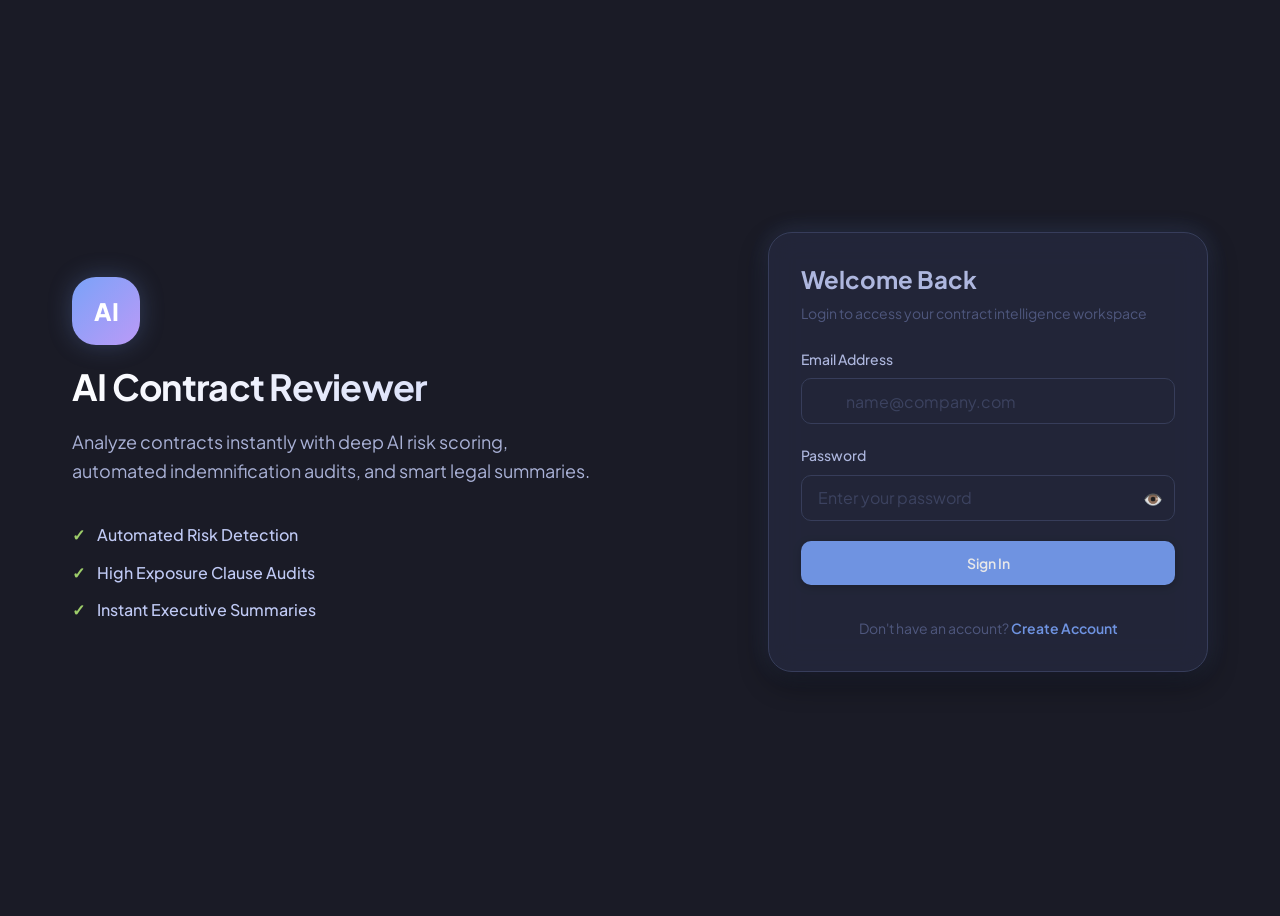
==== commit ea785256: "frontend fix" ====
--- a/contract-detail.html
+++ b/contract-detail.html
@@ -117,7 +117,7 @@
 
           <div class="card compliance-card" style="margin-top: var(--space-5);">
             <h3 class="card-title" style="font-size: var(--font-md); margin-bottom: var(--space-3);">Compliance Checklist</h3>
-            <ul class="compliance-list">
+            <ul class="compliance-list" id="compliance-checklist">
               <li class="check-pass">✓ Data Privacy & GDPR</li>
               <li class="check-pass">✓ Choice of Law Specified</li>
               <li class="check-warn">⚠️ Liability Cap Uncapped</li>
@@ -128,6 +128,7 @@
     </main>
 
     <!-- Scripts -->
+    <script src="./js/contracts.js"></script>
     <script src="./js/api.js"></script>
     <script src="./js/contract-detail.js"></script>
   </body>
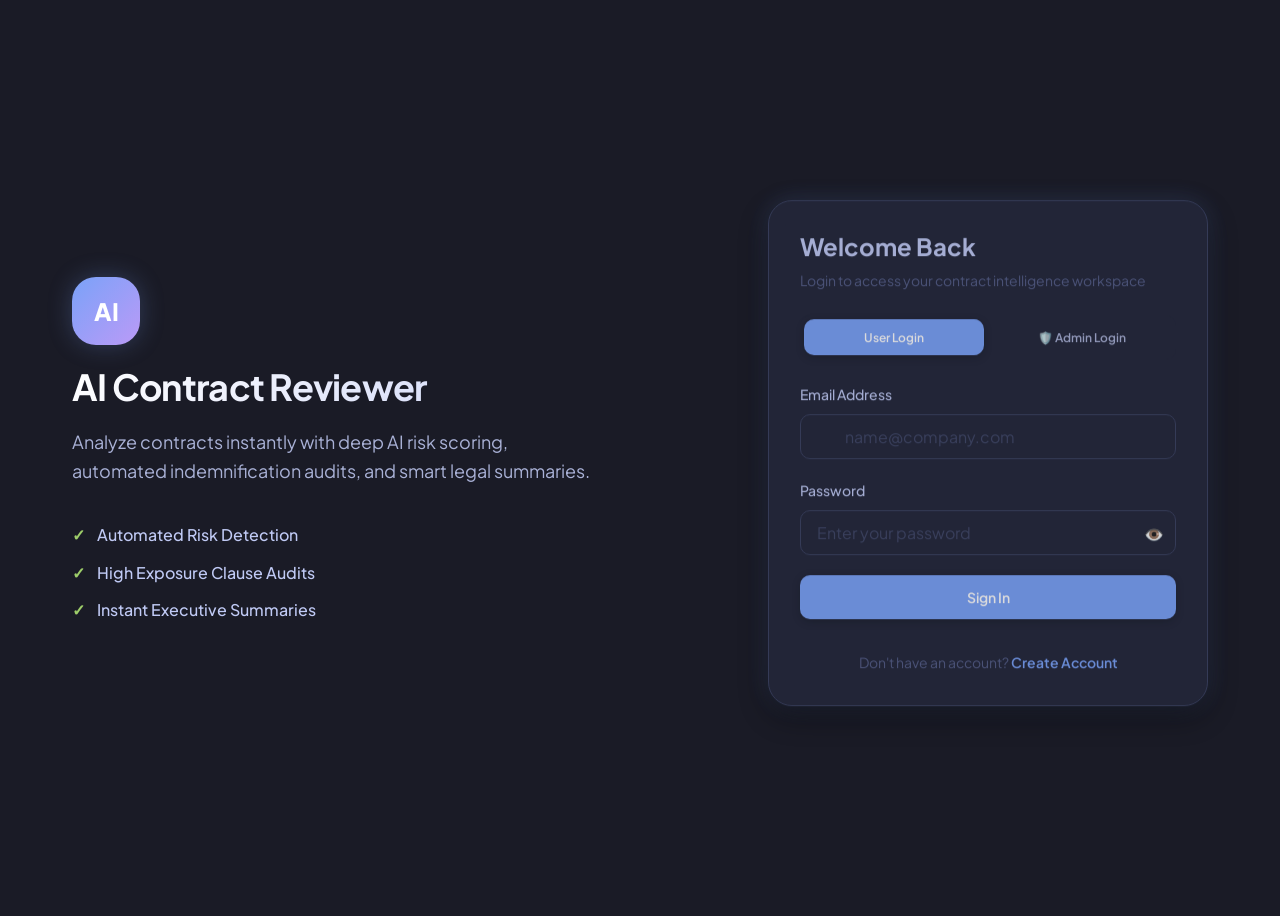
==== commit 7a60a8ee: "admin side bug fix" ====
--- a/contract-detail.html
+++ b/contract-detail.html
@@ -93,8 +93,29 @@
               <h2 class="card-title">💡 Legal Recommendations</h2>
             </div>
             <div id="recommendations-list" class="recommendation-list">
-              <div class="recommendation-item">Review indemnification caps with legal counsel.</div>
-              <div class="recommendation-item">Ensure termination notice period matches operational capabilities.</div>
+              <div class="recommendation-placeholder">Loading recommendations...</div>
+            </div>
+          </article>
+
+          <!-- Interactive AI Document Q&A (RAG Assistant) -->
+          <article class="card rag-assistant-card" style="margin-top: var(--space-6);">
+            <div class="card-header">
+              <h2 class="card-title">💬 Ask Document AI (RAG Assistant)</h2>
+              <span class="badge badge-primary">Vector Store Active</span>
+            </div>
+            <div class="card-body">
+              <p class="text-muted text-sm mb-4">
+                Ask specific questions about clauses, indemnities, obligations, or timelines in this contract. Our RAG engine searches vector embeddings to answer accurately.
+              </p>
+              <div id="chat-messages" style="max-height: 300px; overflow-y: auto; padding: 0.5rem; background: var(--color-surface-elevated); border-radius: var(--radius-md); margin-bottom: 1rem;">
+                <div class="chat-message assistant-msg" style="padding: 0.5rem 0.75rem; border-radius: 6px; background: var(--color-surface-hover); margin-bottom: 0.5rem;">
+                  🤖 Hello! Ask me any question regarding this uploaded contract.
+                </div>
+              </div>
+              <form id="rag-question-form" style="display: flex; gap: 0.5rem;">
+                <input type="text" id="rag-input" class="input" placeholder="e.g. What is the governing law and notice period for termination?" style="flex: 1;" required />
+                <button type="submit" id="rag-submit-btn" class="btn btn-primary">Ask AI</button>
+              </form>
             </div>
           </article>
         </div>
